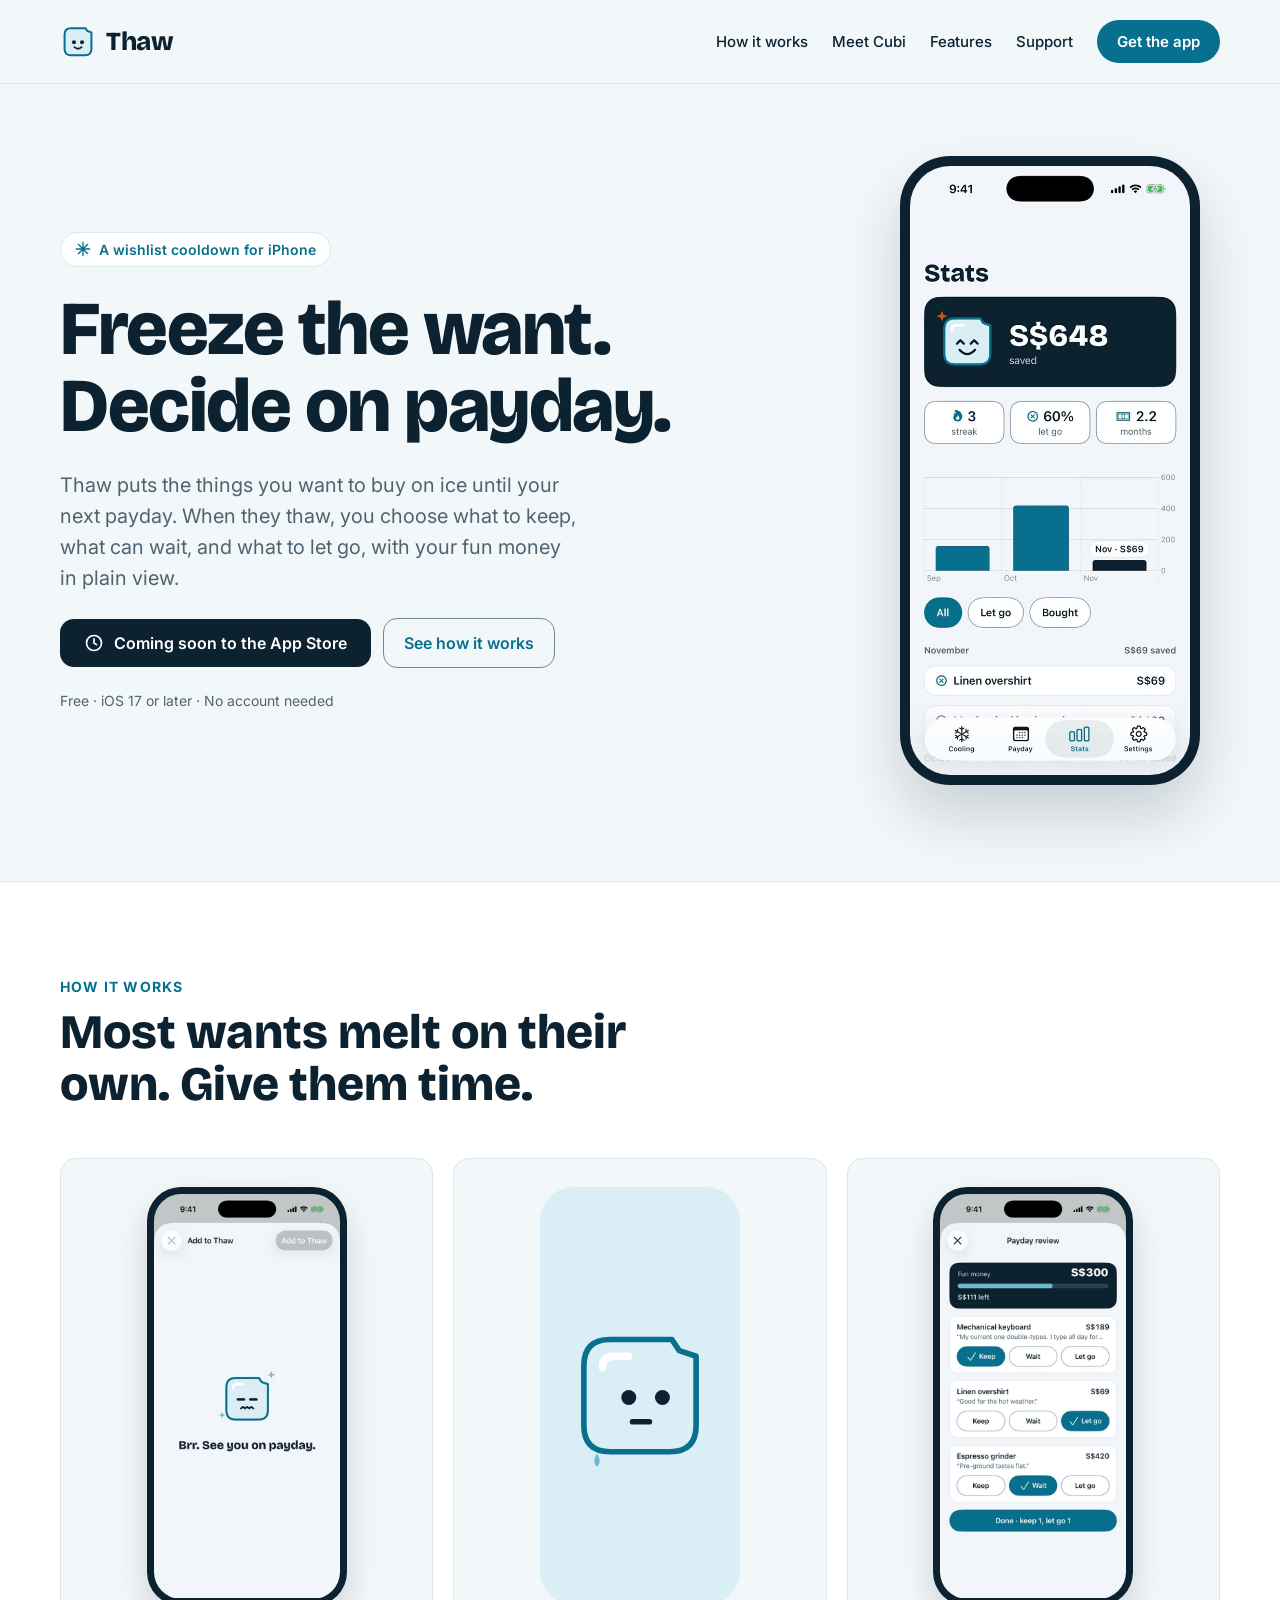
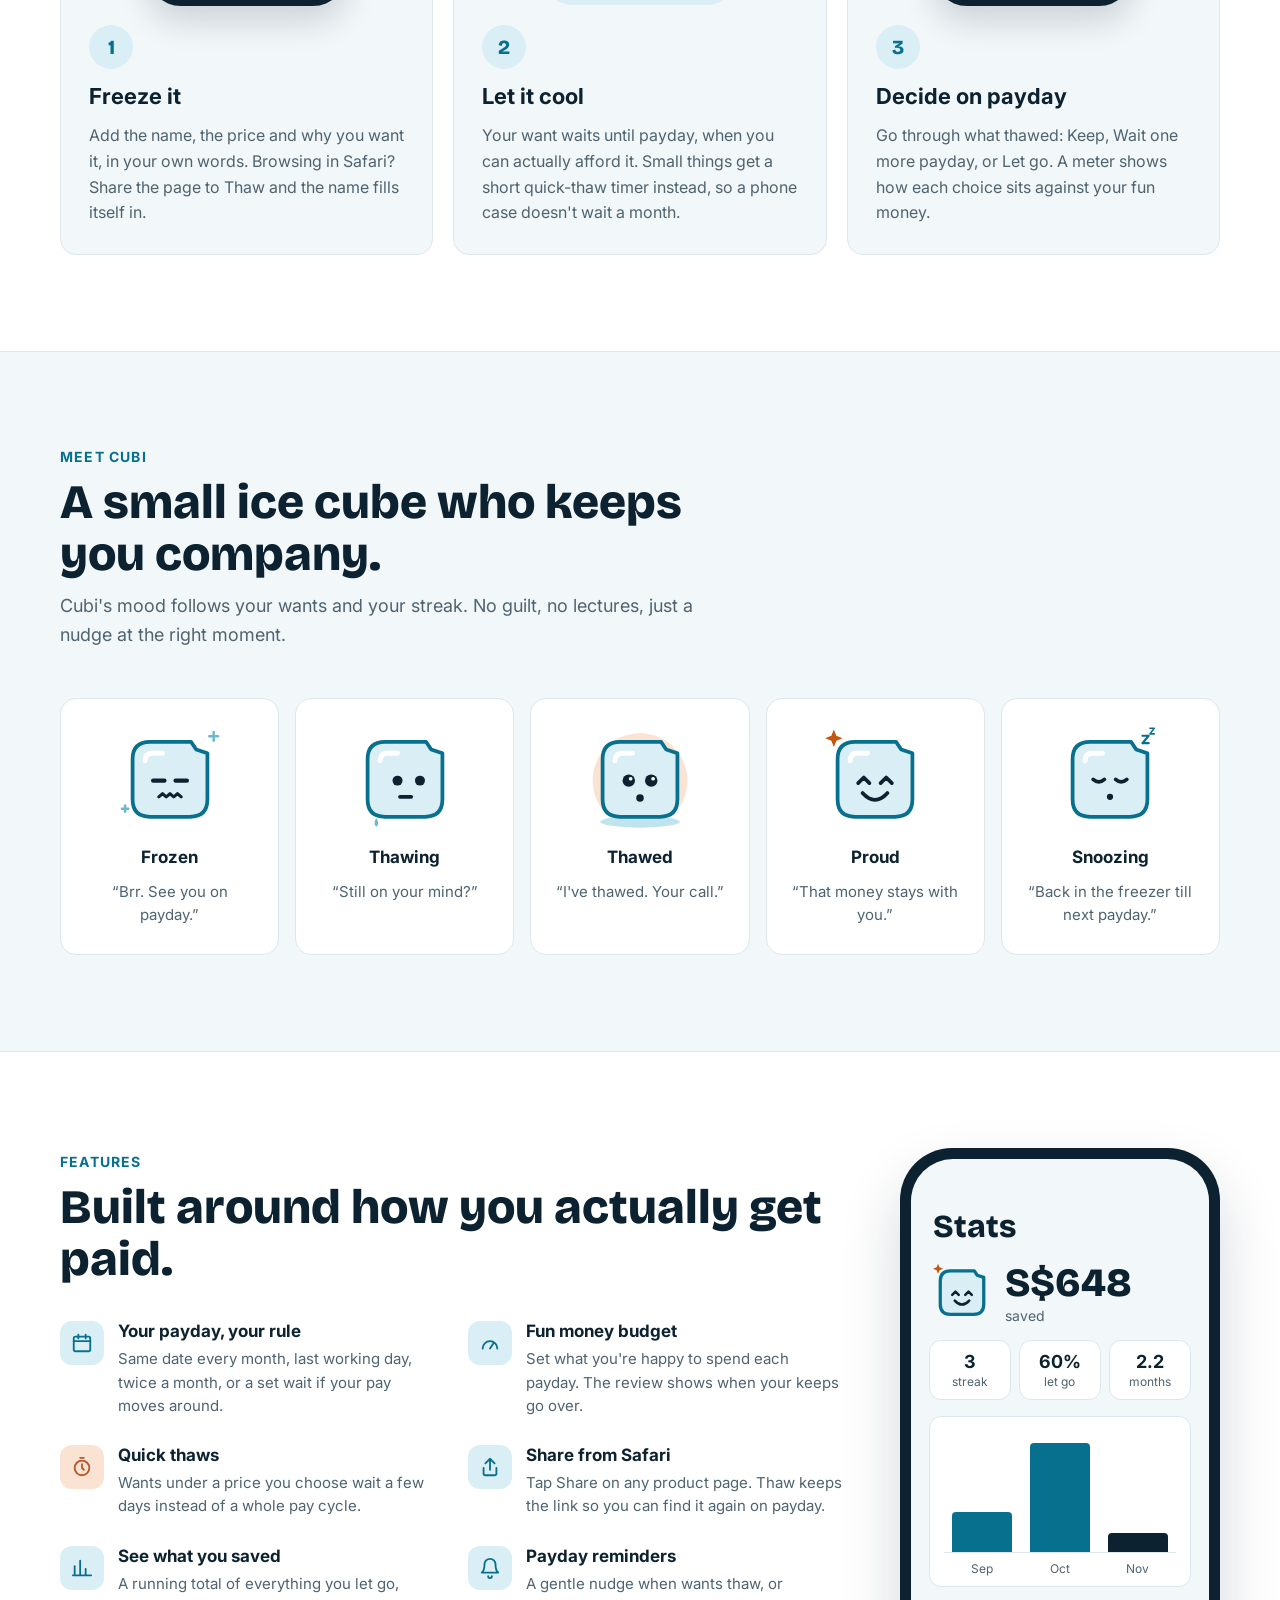
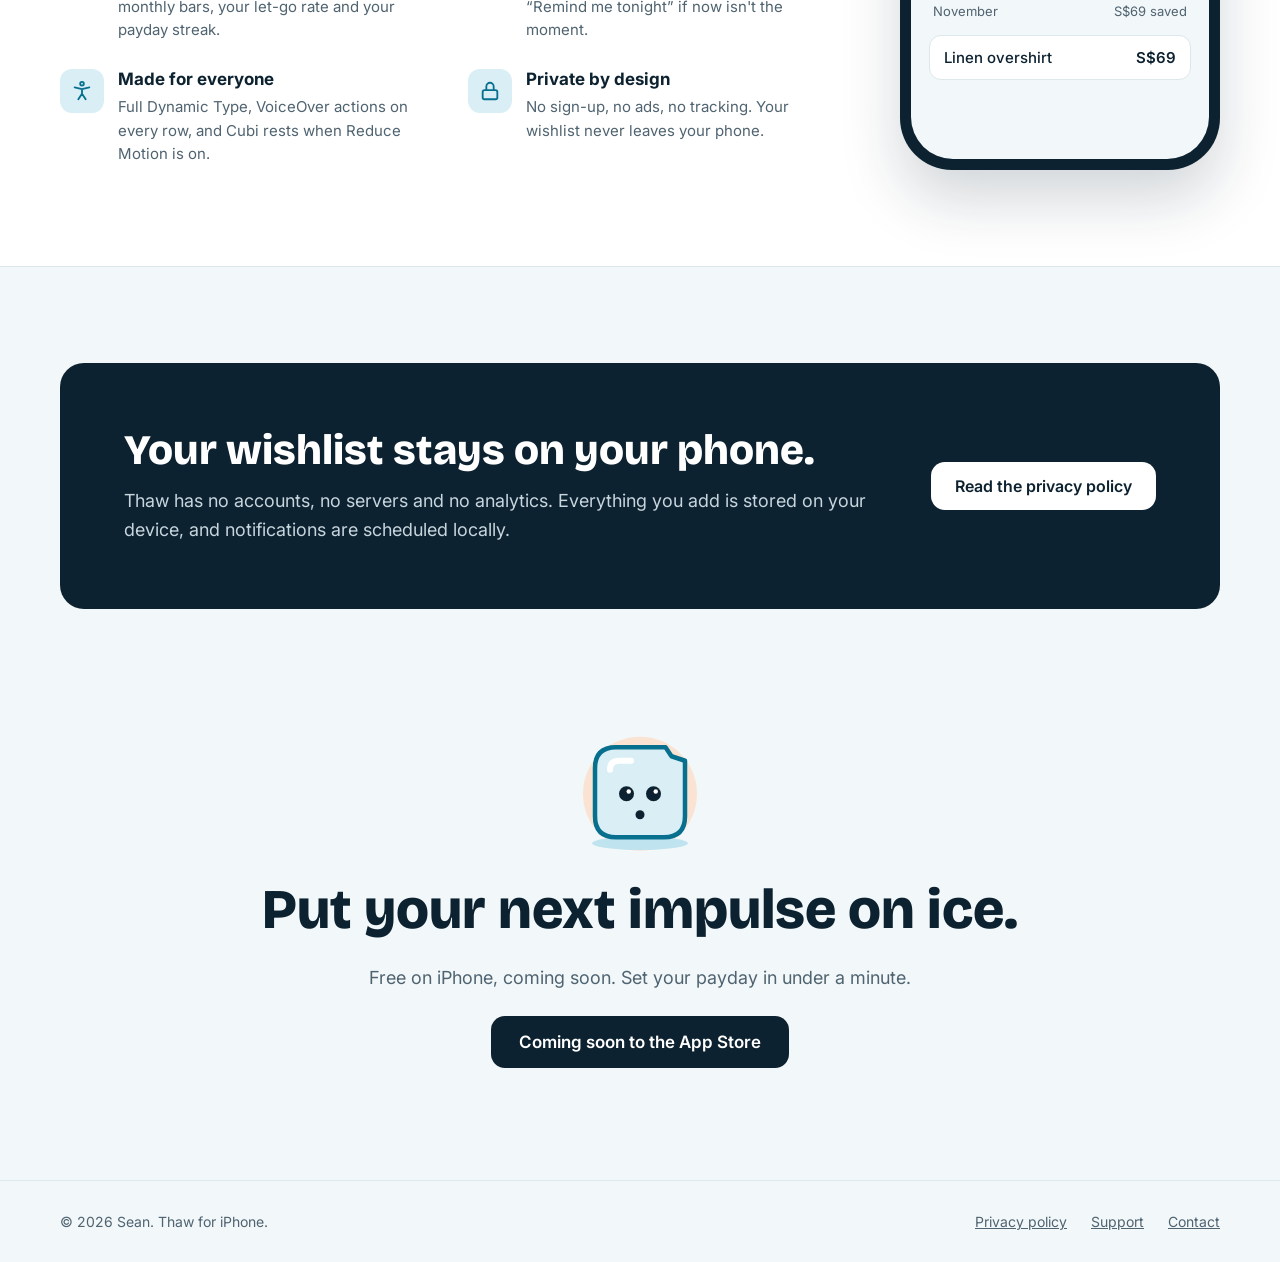
==== site/index.html @ 9d78af26 "[site] Add static showcase site with demo loops and Pages deploy Landing, privacy and support pages " ====
<!doctype html>
<html lang="en">
<head>
<meta charset="utf-8">
<meta name="viewport" content="width=device-width, initial-scale=1">
<title>Thaw — let wants cool until payday</title>
<meta name="description" content="Thaw puts the things you want to buy on ice until your next payday. When they thaw, you choose what to keep, what can wait, and what to let go. A wishlist cooldown for iPhone.">
<meta property="og:type" content="website">
<meta property="og:title" content="Thaw — let wants cool until payday">
<meta property="og:description" content="Thaw puts the things you want to buy on ice until your next payday. When they thaw, you choose what to keep, what can wait, and what to let go. A wishlist cooldown for iPhone.">
<meta name="color-scheme" content="light">
<link rel="icon" href="favicon.svg" type="image/svg+xml">
<link rel="preconnect" href="https://fonts.googleapis.com">
<link href="https://fonts.googleapis.com/css2?family=Bricolage+Grotesque:opsz,wght@12..96,800&amp;family=Inter:wght@400;500;600;700&amp;display=swap" rel="stylesheet">
<link rel="stylesheet" href="styles.css">
</head>
<body>
<a class="skip-link" href="#main">Skip to main content</a>
<header class="site-header">
<nav aria-label="Main" class="nav">
<a class="brand" href="#top">
<svg width="36" height="38" viewBox="0 0 160 170" aria-hidden="true"><path d="M48 24H114L122 36L140 42V116Q140 144 112 144H48Q20 144 20 116V52Q20 24 48 24Z" fill="#D9EEF5" stroke="#08708F" stroke-width="9" stroke-linejoin="round"></path><circle cx="62" cy="86" r="9" fill="#0D2230"></circle><circle cx="98" cy="86" r="9" fill="#0D2230"></circle><path d="M64 108Q80 122 96 108" stroke="#0D2230" stroke-width="8" fill="none" stroke-linecap="round"></path></svg>
<span class="brand-name">Thaw</span>
</a>
<div class="nav-links">
<a class="nav-link" href="#how">How it works</a>
<a class="nav-link" href="#cubi">Meet Cubi</a>
<a class="nav-link" href="#features">Features</a>
<a class="nav-link" href="support.html">Support</a>
<a class="nav-cta" href="#download">Get the app</a>
</div>
</nav>
</header>

<main id="main">

<!-- Hero -->
<section id="top" class="hero">
<div class="wrap hero-inner">
<div class="hero-copy">
<p class="pill">
<svg width="16" height="16" viewBox="0 0 24 24" fill="none" stroke="currentColor" stroke-width="2" stroke-linecap="round" aria-hidden="true"><path d="M12 2v20M2 12h20M5 5l14 14M19 5L5 19"></path></svg>
A wishlist cooldown for iPhone
</p>
<h1 class="display hero-title">Freeze the want.<br>Decide on payday.</h1>
<p class="hero-text">Thaw puts the things you want to buy on ice until your next payday. When they thaw, you choose what to keep, what can wait, and what to let go, with your fun money in plain view.</p>
<div class="hero-actions">
<!-- At launch: replace with Apple's official "Download on the App Store" badge linking to the App Store URL -->
<a class="btn btn-dark" href="#download">
<svg width="20" height="20" viewBox="0 0 24 24" fill="none" stroke="currentColor" stroke-width="2" stroke-linecap="round" stroke-linejoin="round" aria-hidden="true"><circle cx="12" cy="12" r="9"></circle><path d="M12 7v5l3 2"></path></svg>
Coming soon to the App Store
</a>
<a class="btn btn-outline" href="#how">See how it works</a>
</div>
<p class="muted-sm">Free · iOS 17 or later · No account needed</p>
</div>

<!-- Hero phone: Payday review video -->
<div class="hero-phone">
<div class="phone phone--hero">
<div class="phone-screen">
<video class="demo" muted loop playsinline preload="none" poster="media/saved.jpg" aria-label="Screen recording of the Stats tab in Thaw: Cubi smiles over S$648 saved, with a payday streak, monthly savings chart and filters for wants let go or bought."><source src="media/saved.mp4" type="video/mp4"></video>
</div>
</div>
</div>
</div>
</section>

<!-- How it works -->
<section id="how" class="section section-band">
<div class="wrap wrap-col">
<div class="heading-stack heading-stack--narrow">
<p class="eyebrow">How it works</p>
<h2 class="display h-section">Most wants melt on their own. Give them time.</h2>
</div>
<div class="steps">
<div class="step-card">
<div class="step-media"><div class="phone phone--sm"><div class="phone-screen"><video class="demo" muted loop playsinline preload="none" poster="media/freeze.jpg" aria-label="Screen recording of adding a want in Thaw: typing a name, price and reason, then Cubi freezes it until payday."><source src="media/freeze.mp4" type="video/mp4"></video></div></div></div>
<span class="step-num">1</span>
<h3 class="step-title">Freeze it</h3>
<p class="step-text">Add the name, the price and why you want it, in your own words. Browsing in Safari? Share the page to Thaw and the name fills itself in.</p>
</div>
<div class="step-card">
<div class="step-media step-media--cubi"><svg class="cubi" width="150" height="159" viewBox="0 0 160 170" role="img" aria-label="Cubi, thawing"><path d="M48 24H114L122 36L140 42V116Q140 144 112 144H48Q20 144 20 116V52Q20 24 48 24Z" fill="#D9EEF5" stroke="#08708F" stroke-width="6" stroke-linejoin="round"></path><path d="M40 54Q40 42 52 42H68" stroke="#FFFFFF" stroke-width="8" stroke-linecap="round" fill="none"></path><circle cx="68" cy="86" r="8" fill="#0D2230"></circle><circle cx="104" cy="86" r="8" fill="#0D2230"></circle><path d="M72 112H90" stroke="#0D2230" stroke-width="6" stroke-linecap="round"></path><path d="M34 146Q28 156 34 160Q40 156 34 146Z" fill="#6FB7CF"></path></svg></div>
<span class="step-num">2</span>
<h3 class="step-title">Let it cool</h3>
<p class="step-text">Your want waits until payday, when you can actually afford it. Small things get a short quick-thaw timer instead, so a phone case doesn't wait a month.</p>
</div>
<div class="step-card">
<div class="step-media"><div class="phone phone--sm"><div class="phone-screen"><video class="demo" muted loop playsinline preload="none" poster="media/payday.jpg" aria-label="Screen recording of the Payday review in Thaw: three thawed wants are marked Keep, Let go or Wait while the fun-money meter updates."><source src="media/payday.mp4" type="video/mp4"></video></div></div></div>
<span class="step-num">3</span>
<h3 class="step-title">Decide on payday</h3>
<p class="step-text">Go through what thawed: Keep, Wait one more payday, or Let go. A meter shows how each choice sits against your fun money.</p>
</div>
</div>
</div>
</section>

<!-- Meet Cubi -->
<section id="cubi" class="section">
<div class="wrap wrap-col">
<div class="heading-stack heading-stack--narrow">
<p class="eyebrow">Meet Cubi</p>
<h2 class="display h-section">A small ice cube who keeps you company.</h2>
<p class="lead">Cubi's mood follows your wants and your streak. No guilt, no lectures, just a nudge at the right moment.</p>
</div>
<div class="cubi-grid">

<div class="cubi-card">
<svg class="cubi" width="100" height="106" viewBox="0 0 160 170" role="img" aria-label="Cubi, frozen"><path d="M48 24H114L122 36L140 42V116Q140 144 112 144H48Q20 144 20 116V52Q20 24 48 24Z" fill="#D9EEF5" stroke="#08708F" stroke-width="6" stroke-linejoin="round"></path><path d="M40 54Q40 42 52 42H68" stroke="#FFFFFF" stroke-width="8" stroke-linecap="round" fill="none"></path><path d="M53 86H71M89 86H107" stroke="#0D2230" stroke-width="7" stroke-linecap="round"></path><path d="M62 112L68 107L74 112L80 107L86 112L92 107L98 112" stroke="#0D2230" stroke-width="5" fill="none" stroke-linecap="round" stroke-linejoin="round"></path><path d="M150 8V22M143 15H157M8 126V136M3 131H13" stroke="#6FB7CF" stroke-width="4" stroke-linecap="round"></path></svg>
<p class="cubi-name">Frozen</p>
<p class="cubi-quote">“Brr. See you on payday.”</p>
</div>
<div class="cubi-card">
<svg class="cubi" width="100" height="106" viewBox="0 0 160 170" role="img" aria-label="Cubi, thawing"><path d="M48 24H114L122 36L140 42V116Q140 144 112 144H48Q20 144 20 116V52Q20 24 48 24Z" fill="#D9EEF5" stroke="#08708F" stroke-width="6" stroke-linejoin="round"></path><path d="M40 54Q40 42 52 42H68" stroke="#FFFFFF" stroke-width="8" stroke-linecap="round" fill="none"></path><circle cx="68" cy="86" r="8" fill="#0D2230"></circle><circle cx="104" cy="86" r="8" fill="#0D2230"></circle><path d="M72 112H90" stroke="#0D2230" stroke-width="6" stroke-linecap="round"></path><path d="M34 146Q28 156 34 160Q40 156 34 146Z" fill="#6FB7CF"></path></svg>
<p class="cubi-name">Thawing</p>
<p class="cubi-quote">“Still on your mind?”</p>
</div>
<div class="cubi-card">
<svg class="cubi" width="100" height="106" viewBox="0 0 160 170" role="img" aria-label="Cubi, thawed"><circle cx="80" cy="86" r="76" fill="#FBE3D3"></circle><ellipse cx="80" cy="152" rx="64" ry="9" fill="#BFE3EF"></ellipse><path d="M48 24H114L122 36L140 42V116Q140 144 112 144H48Q20 144 20 116V52Q20 24 48 24Z" fill="#D9EEF5" stroke="#08708F" stroke-width="6" stroke-linejoin="round"></path><path d="M40 54Q40 42 52 42H68" stroke="#FFFFFF" stroke-width="8" stroke-linecap="round" fill="none"></path><circle cx="62" cy="86" r="10" fill="#0D2230"></circle><circle cx="98" cy="86" r="10" fill="#0D2230"></circle><circle cx="65" cy="83" r="3" fill="#FFFFFF"></circle><circle cx="101" cy="83" r="3" fill="#FFFFFF"></circle><circle cx="80" cy="114" r="6" fill="#0D2230"></circle></svg>
<p class="cubi-name">Thawed</p>
<p class="cubi-quote">“I've thawed. Your call.”</p>
</div>
<div class="cubi-card">
<svg class="cubi" width="100" height="106" viewBox="0 0 160 170" role="img" aria-label="Cubi, proud"><path d="M48 24H114L122 36L140 42V116Q140 144 112 144H48Q20 144 20 116V52Q20 24 48 24Z" fill="#D9EEF5" stroke="#08708F" stroke-width="6" stroke-linejoin="round"></path><path d="M40 54Q40 42 52 42H68" stroke="#FFFFFF" stroke-width="8" stroke-linecap="round" fill="none"></path><path d="M53 90L62 81L71 90M89 90L98 81L107 90" stroke="#0D2230" stroke-width="6" fill="none" stroke-linecap="round" stroke-linejoin="round"></path><path d="M60 106Q80 128 100 106" stroke="#0D2230" stroke-width="6" fill="none" stroke-linecap="round"></path><path d="M14 4L18 14L28 18L18 22L14 32L10 22L0 18L10 14Z" fill="#C2560F"></path></svg>
<p class="cubi-name">Proud</p>
<p class="cubi-quote">“That money stays with you.”</p>
</div>
<div class="cubi-card">
<svg class="cubi" width="100" height="106" viewBox="0 0 160 170" role="img" aria-label="Cubi, snoozing"><path d="M48 24H114L122 36L140 42V116Q140 144 112 144H48Q20 144 20 116V52Q20 24 48 24Z" fill="#D9EEF5" stroke="#08708F" stroke-width="6" stroke-linejoin="round"></path><path d="M40 54Q40 42 52 42H68" stroke="#FFFFFF" stroke-width="8" stroke-linecap="round" fill="none"></path><path d="M53 84Q62 92 71 84M89 84Q98 92 107 84" stroke="#0D2230" stroke-width="6" fill="none" stroke-linecap="round"></path><circle cx="80" cy="112" r="5" fill="#0D2230"></circle><path d="M132 14H142L132 26H142" stroke="#08708F" stroke-width="3.5" fill="none" stroke-linecap="round" stroke-linejoin="round"></path><path d="M144 2H151L144 11H151" stroke="#08708F" stroke-width="2.5" fill="none" stroke-linecap="round" stroke-linejoin="round"></path></svg>
<p class="cubi-name">Snoozing</p>
<p class="cubi-quote">“Back in the freezer till next payday.”</p>
</div>

</div>
</div>
</section>

<!-- Features -->
<section id="features" class="section section-band">
<div class="wrap features-inner">

<div class="features-copy">
<div class="heading-stack">
<p class="eyebrow">Features</p>
<h2 class="display h-section">Built around how you actually get paid.</h2>
</div>
<div class="features-grid">
<div class="feature">
<span class="feature-icon"><svg width="22" height="22" viewBox="0 0 24 24" fill="none" stroke="#08708F" stroke-width="2" stroke-linecap="round" stroke-linejoin="round" aria-hidden="true"><rect x="3" y="5" width="18" height="16" rx="2"></rect><path d="M3 10h18M8 3v4M16 3v4"></path></svg></span>
<div><h3 class="feature-title">Your payday, your rule</h3><p class="feature-text">Same date every month, last working day, twice a month, or a set wait if your pay moves around.</p></div>
</div>
<div class="feature">
<span class="feature-icon"><svg width="22" height="22" viewBox="0 0 24 24" fill="none" stroke="#08708F" stroke-width="2" stroke-linecap="round" stroke-linejoin="round" aria-hidden="true"><path d="M4 18a8 8 0 1 1 16 0"></path><path d="M12 18l4-6"></path></svg></span>
<div><h3 class="feature-title">Fun money budget</h3><p class="feature-text">Set what you're happy to spend each payday. The review shows when your keeps go over.</p></div>
</div>
<div class="feature">
<span class="feature-icon feature-icon--warm"><svg width="22" height="22" viewBox="0 0 24 24" fill="none" stroke="#B8572A" stroke-width="2" stroke-linecap="round" aria-hidden="true"><circle cx="12" cy="13" r="8"></circle><path d="M12 9v4l2 2M10 2h4"></path></svg></span>
<div><h3 class="feature-title">Quick thaws</h3><p class="feature-text">Wants under a price you choose wait a few days instead of a whole pay cycle.</p></div>
</div>
<div class="feature">
<span class="feature-icon"><svg width="22" height="22" viewBox="0 0 24 24" fill="none" stroke="#08708F" stroke-width="2" stroke-linecap="round" stroke-linejoin="round" aria-hidden="true"><path d="M12 3v12M7 8l5-5 5 5"></path><path d="M5 13v6a2 2 0 0 0 2 2h10a2 2 0 0 0 2-2v-6"></path></svg></span>
<div><h3 class="feature-title">Share from Safari</h3><p class="feature-text">Tap Share on any product page. Thaw keeps the link so you can find it again on payday.</p></div>
</div>
<div class="feature">
<span class="feature-icon"><svg width="22" height="22" viewBox="0 0 24 24" fill="none" stroke="#08708F" stroke-width="2" stroke-linecap="round" stroke-linejoin="round" aria-hidden="true"><path d="M4 20V10M10 20V4M16 20v-7M22 20H2"></path></svg></span>
<div><h3 class="feature-title">See what you saved</h3><p class="feature-text">A running total of everything you let go, monthly bars, your let-go rate and your payday streak.</p></div>
</div>
<div class="feature">
<span class="feature-icon"><svg width="22" height="22" viewBox="0 0 24 24" fill="none" stroke="#08708F" stroke-width="2" stroke-linecap="round" stroke-linejoin="round" aria-hidden="true"><path d="M6 8a6 6 0 0 1 12 0c0 7 3 9 3 9H3s3-2 3-9"></path><path d="M10 21a2 2 0 0 0 4 0"></path></svg></span>
<div><h3 class="feature-title">Payday reminders</h3><p class="feature-text">A gentle nudge when wants thaw, or “Remind me tonight” if now isn't the moment.</p></div>
</div>
<div class="feature">
<span class="feature-icon"><svg width="22" height="22" viewBox="0 0 24 24" fill="none" stroke="#08708F" stroke-width="2" stroke-linecap="round" stroke-linejoin="round" aria-hidden="true"><circle cx="12" cy="4" r="2"></circle><path d="M4 8l8 2 8-2M12 10v5M8 21l4-6 4 6"></path></svg></span>
<div><h3 class="feature-title">Made for everyone</h3><p class="feature-text">Full Dynamic Type, VoiceOver actions on every row, and Cubi rests when Reduce Motion is on.</p></div>
</div>
<div class="feature">
<span class="feature-icon"><svg width="22" height="22" viewBox="0 0 24 24" fill="none" stroke="#08708F" stroke-width="2" stroke-linecap="round" stroke-linejoin="round" aria-hidden="true"><rect x="4" y="11" width="16" height="10" rx="2"></rect><path d="M8 11V7a4 4 0 0 1 8 0v4"></path></svg></span>
<div><h3 class="feature-title">Private by design</h3><p class="feature-text">No sign-up, no ads, no tracking. Your wishlist never leaves your phone.</p></div>
</div>
</div>
</div>

<!-- Stats phone (static mockup) -->
<div class="features-phone">
<div class="phone">
<div class="app-screen">
<h2 class="display app-title">Stats</h2>
<div class="saved-head">
<svg class="cubi" width="58" height="62" viewBox="0 0 160 170" role="img" aria-label="Cubi, proud"><path d="M48 24H114L122 36L140 42V116Q140 144 112 144H48Q20 144 20 116V52Q20 24 48 24Z" fill="#D9EEF5" stroke="#08708F" stroke-width="9" stroke-linejoin="round"></path><path d="M53 90L62 81L71 90M89 90L98 81L107 90" stroke="#0D2230" stroke-width="7" fill="none" stroke-linecap="round" stroke-linejoin="round"></path><path d="M60 106Q80 128 100 106" stroke="#0D2230" stroke-width="7" fill="none" stroke-linecap="round"></path><path d="M14 4L18 14L28 18L18 22L14 32L10 22L0 18L10 14Z" fill="#C2560F"></path></svg>
<div><p class="big-number">S$648</p><p class="muted-sm" style="margin-top: 4px">saved</p></div>
</div>
<div class="stat-grid">
<div class="stat-tile"><p class="stat-value">3</p><p class="stat-label">streak</p></div>
<div class="stat-tile"><p class="stat-value">60%</p><p class="stat-label">let go</p></div>
<div class="stat-tile"><p class="stat-value">2.2</p><p class="stat-label">months</p></div>
</div>
<div class="chart-card">
<div class="chart-bars">
<div class="bar" style="height: 34%"></div>
<div class="bar" style="height: 92%"></div>
<div class="bar bar--dark" style="height: 16%"></div>
</div>
<div class="chart-labels"><span>Sep</span><span>Oct</span><span>Nov</span></div>
</div>
<div class="sub-row"><span>November</span><span>S$69 saved</span></div>
<div class="row-card"><span class="row-name">Linen overshirt</span><span class="row-price">S$69</span></div>
</div>
</div>
</div>

</div>
</section>

<!-- Privacy band -->
<section class="section">
<div class="band-dark">
<div class="band-copy">
<h2 class="display band-title">Your wishlist stays on your phone.</h2>
<p class="band-text">Thaw has no accounts, no servers and no analytics. Everything you add is stored on your device, and notifications are scheduled locally.</p>
</div>
<a class="btn btn-light" href="privacy.html">Read the privacy policy</a>
</div>
</section>

<!-- Download CTA -->
<section id="download" class="download">
<div class="download-inner">
<svg class="cubi" width="120" height="128" viewBox="0 0 160 170" role="img" aria-label="Cubi, thawed"><circle cx="80" cy="86" r="76" fill="#FBE3D3"></circle><ellipse cx="80" cy="152" rx="64" ry="9" fill="#BFE3EF"></ellipse><path d="M48 24H114L122 36L140 42V116Q140 144 112 144H48Q20 144 20 116V52Q20 24 48 24Z" fill="#D9EEF5" stroke="#08708F" stroke-width="6" stroke-linejoin="round"></path><path d="M40 54Q40 42 52 42H68" stroke="#FFFFFF" stroke-width="8" stroke-linecap="round" fill="none"></path><circle cx="62" cy="86" r="10" fill="#0D2230"></circle><circle cx="98" cy="86" r="10" fill="#0D2230"></circle><circle cx="65" cy="83" r="3" fill="#FFFFFF"></circle><circle cx="101" cy="83" r="3" fill="#FFFFFF"></circle><circle cx="80" cy="114" r="6" fill="#0D2230"></circle></svg>
<h2 class="display download-title">Put your next impulse on ice.</h2>
<p class="lead">Free on iPhone, coming soon. Set your payday in under a minute.</p>
<!-- At launch: replace with Apple's official "Download on the App Store" badge linking to the App Store URL -->
<p class="btn btn-dark btn-dark--lg btn-static">Coming soon to the App Store</p>
</div>
</section>

</main>

<footer class="site-footer">
<div class="footer-inner">
<p>© 2026 Sean. Thaw for iPhone.</p>
<div class="footer-links">
<a class="foot-link" href="privacy.html">Privacy policy</a>
<a class="foot-link" href="support.html">Support</a>
<a class="foot-link" href="mailto:tseensean@gmail.com">Contact</a>
</div>
</div>
</footer>
<script src="main.js" defer></script>
</body>
</html>
---- site/styles.css ----
:root {
  --bg: #F2F7F9;
  --surface: #FFFFFF;
  --border: #DDE7EC;
  --control-border: #72889A;
  --ink: #0D2230;
  --ink-2: #4F6370;
  --accent: #08708F;
  --frost: #D9EEF5;
  --glow: #FBE3D3;
  --timer: #B8572A;
  --label-on-dark: #C7D5DD;
  --font-display: 'Bricolage Grotesque', sans-serif;
  color-scheme: light;
}

*, *::before, *::after { box-sizing: border-box; }
html { color-scheme: light; }
body { margin: 0; background: var(--bg); font-family: Inter, system-ui, sans-serif; color: var(--ink); min-height: 100vh; }
img, svg, video { max-width: 100%; }
a:where(:not([class])) { color: var(--accent); }
a:where(:not([class])):hover { color: var(--ink); }
:focus-visible { outline: 2px solid var(--accent); outline-offset: 2px; }

.skip-link { position: absolute; left: 16px; top: -100px; z-index: 10; background: var(--ink); color: #FFFFFF; padding: 12px 20px; border-radius: 14px; font-weight: 600; text-decoration: none; }
.skip-link:focus { top: 16px; }

/* Layout */
.wrap { max-width: 1160px; margin: 0 auto; }
.wrap-col { display: flex; flex-direction: column; gap: 48px; }
.section { padding: 96px 24px; }
.section-band { background: var(--surface); border-top: 1px solid var(--border); border-bottom: 1px solid var(--border); }
.heading-stack { display: flex; flex-direction: column; gap: 12px; }
.heading-stack--narrow { max-width: 640px; }

/* Header and nav */
.site-header { padding: 20px 24px; border-bottom: 1px solid var(--border); background: var(--bg); }
.nav { max-width: 1160px; margin: 0 auto; display: flex; flex-wrap: wrap; align-items: center; justify-content: space-between; gap: 16px; }
.brand { display: flex; align-items: center; gap: 10px; text-decoration: none; color: var(--ink); }
.brand-name { font-family: var(--font-display); font-weight: 800; font-size: 26px; letter-spacing: -0.5px; }
.nav-links { display: flex; flex-wrap: wrap; align-items: center; gap: 8px 24px; font-size: 15px; font-weight: 500; }
.nav-link { color: var(--ink); text-decoration: none; padding: 12px 0; }
.nav-link:hover { color: var(--accent); }
.nav-cta { background: var(--accent); color: #FFFFFF; text-decoration: none; padding: 12px 20px; border-radius: 22px; font-weight: 600; }
.nav-cta:hover { color: #FFFFFF; background: var(--ink); }

/* Type */
.eyebrow { margin: 0; font-size: 14px; font-weight: 700; letter-spacing: 1.2px; text-transform: uppercase; color: var(--accent); }
.display { font-family: var(--font-display); font-weight: 800; margin: 0; }
.h-section { font-size: clamp(32px, 4vw, 48px); line-height: 1.08; }
.h-page { font-size: clamp(38px, 5vw, 56px); line-height: 1.05; }
.lead { margin: 0; font-size: 18px; line-height: 1.6; color: var(--ink-2); }
.muted-sm { margin: 0; font-size: 14px; color: var(--ink-2); }

/* Buttons */
.btn { display: inline-flex; align-items: center; gap: 10px; text-decoration: none; border-radius: 14px; font-weight: 600; min-height: 44px; }
.btn-dark { background: var(--ink); color: #FFFFFF; padding: 14px 24px; font-size: 16px; }
.btn-dark:hover { color: #FFFFFF; background: var(--accent); }
.btn-dark--lg { padding: 16px 28px; font-size: 17px; }
.btn-outline { padding: 14px 20px; font-size: 16px; color: var(--accent); border: 1px solid var(--control-border); }
.btn-outline:hover { color: var(--ink); }
.btn-light { padding: 14px 24px; background: #FFFFFF; color: var(--ink); }
.btn-light:hover { color: var(--accent); }

/* Hero */
.hero { padding: 72px 24px 96px; }
.hero-inner { display: flex; flex-wrap: wrap; align-items: center; gap: 56px; }
.hero-copy { flex: 1 1 440px; min-width: 0; display: flex; flex-direction: column; gap: 24px; }
.hero-title { font-size: clamp(36px, 6vw, 76px); line-height: 1.02; letter-spacing: -1.5px; overflow-wrap: break-word; }
.hero-text { margin: 0; font-size: 20px; line-height: 1.55; color: var(--ink-2); max-width: 520px; }
.hero-actions { display: flex; flex-wrap: wrap; gap: 12px; align-items: center; }
.pill { margin: 0; display: inline-flex; align-self: flex-start; align-items: center; gap: 8px; background: var(--surface); border: 1px solid var(--border); border-radius: 22px; padding: 8px 14px; font-size: 14px; font-weight: 600; color: var(--accent); }
.hero-phone { flex: 0 1 340px; display: flex; justify-content: center; margin: 0 auto; max-width: 100%; }

/* Phone frames */
.phone { width: 320px; max-width: 100%; background: var(--ink); border-radius: 52px; padding: 11px; box-shadow: 0 30px 60px rgba(13, 34, 48, 0.18); }
.phone--hero { width: 300px; padding: 10px; border-radius: 50px; }
.phone--sm { width: 200px; padding: 7px; border-radius: 34px; box-shadow: 0 16px 32px rgba(13, 34, 48, 0.16); }
.phone-screen { aspect-ratio: 1206 / 2622; border-radius: 40px; overflow: hidden; background: var(--bg); }
.phone--sm .phone-screen { border-radius: 27px; }
video.demo { width: 100%; height: 100%; object-fit: cover; display: block; }
.app-screen { background: var(--bg); border-radius: 42px; padding: 40px 18px 24px; display: flex; flex-direction: column; gap: 16px; min-height: 600px; }
.app-title { font-size: 32px; margin: 8px 4px 0; }

/* How it works */
.steps { display: grid; grid-template-columns: repeat(auto-fit, minmax(min(100%, 280px), 1fr)); gap: 20px; align-items: stretch; }
.step-card { background: var(--bg); border: 1px solid var(--border); border-radius: 16px; padding: 28px; display: flex; flex-direction: column; gap: 14px; }
.step-media { height: 418px; display: flex; align-items: center; justify-content: center; margin-bottom: 6px; }
.step-media--cubi { width: 200px; max-width: 100%; margin: 0 auto 6px; background: var(--frost); border-radius: 34px; }
.step-num { width: 44px; height: 44px; border-radius: 22px; background: var(--frost); color: var(--accent); display: flex; align-items: center; justify-content: center; font-family: var(--font-display); font-weight: 800; font-size: 20px; }
.step-title { margin: 0; font-size: 22px; font-weight: 700; }
.step-text { margin: 0; font-size: 16px; line-height: 1.6; color: var(--ink-2); }

/* Cubi gallery */
.cubi-grid { display: grid; grid-template-columns: repeat(auto-fit, minmax(min(100%, 190px), 1fr)); gap: 16px; }
.cubi-card { background: var(--surface); border: 1px solid var(--border); border-radius: 16px; padding: 28px 20px; display: flex; flex-direction: column; align-items: center; gap: 14px; text-align: center; }
.cubi-name { margin: 0; font-weight: 700; font-size: 17px; }
.cubi-quote { margin: 0; font-size: 15px; color: var(--ink-2); line-height: 1.5; }
.cubi { overflow: visible; }

/* Features */
.features-inner { display: flex; flex-wrap: wrap; gap: 56px; align-items: center; }
.features-copy { flex: 999 1 560px; min-width: 0; display: flex; flex-direction: column; gap: 36px; }
.features-grid { display: grid; grid-template-columns: repeat(auto-fit, minmax(min(100%, 240px), 1fr)); gap: 28px 32px; }
.feature { display: flex; gap: 14px; }
.feature-icon { flex: 0 0 44px; height: 44px; border-radius: 12px; background: var(--frost); display: flex; align-items: center; justify-content: center; }
.feature-icon--warm { background: var(--glow); }
.feature-title { margin: 0 0 6px; font-size: 17px; font-weight: 700; }
.feature-text { margin: 0; font-size: 15px; line-height: 1.55; color: var(--ink-2); }
.features-phone { flex: 1 1 320px; display: flex; justify-content: center; }

/* Mock app UI */
.row-card { background: var(--surface); border: 1px solid var(--border); border-radius: 12px; padding: 12px 14px; display: flex; justify-content: space-between; font-size: 15px; }
.row-name { font-weight: 500; }
.row-price { font-weight: 600; }
.stat-grid { display: grid; grid-template-columns: repeat(3, minmax(0, 1fr)); gap: 8px; }
.stat-tile { background: var(--surface); border: 1px solid var(--border); border-radius: 12px; padding: 10px 6px; text-align: center; }
.stat-value { margin: 0; font-weight: 700; font-size: 18px; }
.stat-label { margin: 2px 0 0; font-size: 12px; color: var(--ink-2); }
.chart-card { background: var(--surface); border: 1px solid var(--border); border-radius: 12px; padding: 16px 14px 10px; display: flex; flex-direction: column; gap: 8px; }
.chart-bars { height: 120px; display: flex; align-items: flex-end; gap: 18px; border-bottom: 1px solid var(--border); padding: 0 8px; }
.bar { flex: 1; background: var(--accent); border-radius: 4px 4px 0 0; }
.bar--dark { background: var(--ink); }
.chart-labels { display: flex; gap: 18px; padding: 0 8px; font-size: 12px; color: var(--ink-2); }
.chart-labels span { flex: 1; text-align: center; }
.sub-row { display: flex; justify-content: space-between; font-size: 13px; color: var(--ink-2); padding: 0 4px; }
.big-number { margin: 0; font-family: var(--font-display); font-weight: 800; font-size: 40px; line-height: 1; }
.saved-head { display: flex; align-items: center; gap: 14px; padding: 0 4px; }

/* Privacy band */
.band-dark { max-width: 1160px; margin: 0 auto; background: var(--ink); border-radius: 24px; padding: clamp(32px, 5vw, 64px); display: flex; flex-wrap: wrap; gap: 32px; align-items: center; justify-content: space-between; }
.band-copy { flex: 1 1 420px; min-width: 0; display: flex; flex-direction: column; gap: 14px; }
.band-title { font-size: clamp(28px, 3.5vw, 42px); line-height: 1.1; color: #FFFFFF; }
.band-text { margin: 0; font-size: 18px; line-height: 1.6; color: var(--label-on-dark); }

/* Download */
.download { padding: 24px 24px 112px; }
.download-inner { max-width: 760px; margin: 0 auto; display: flex; flex-direction: column; align-items: center; gap: 24px; text-align: center; }
.download-title { font-size: clamp(34px, 5vw, 56px); line-height: 1.05; }

/* Footer */
.site-footer { padding: 32px 24px; border-top: 1px solid var(--border); }
.footer-inner { max-width: 1160px; margin: 0 auto; display: flex; flex-wrap: wrap; justify-content: space-between; gap: 16px; font-size: 14px; color: var(--ink-2); }
.footer-inner p { margin: 0; }
.footer-links { display: flex; flex-wrap: wrap; gap: 24px; }
.foot-link { color: var(--ink-2); }
.foot-link:hover { color: var(--ink); }

/* Content pages */
.page-main { padding: 72px 24px 112px; }
.prose { max-width: 720px; margin: 0 auto; display: flex; flex-direction: column; gap: 32px; }
.prose--wide { max-width: 760px; gap: 40px; }
.callout { background: var(--surface); border: 1px solid var(--border); border-radius: 16px; padding: 24px; display: flex; gap: 16px; align-items: flex-start; }
.callout svg { flex: 0 0 24px; margin-top: 2px; }
.callout p { margin: 0; font-size: 17px; line-height: 1.6; }
.doc-section { display: flex; flex-direction: column; gap: 12px; }
.doc-h2 { margin: 0; font-size: 22px; font-weight: 700; }
.doc-text { margin: 0; font-size: 16px; line-height: 1.7; color: var(--ink-2); }
.doc-list { margin: 0; padding-left: 22px; font-size: 16px; line-height: 1.8; color: var(--ink-2); }
.updated { margin: 0; font-size: 15px; color: var(--ink-2); }
.page-head { display: flex; flex-direction: column; gap: 12px; }
.support-head { display: flex; flex-wrap: wrap; align-items: center; gap: 24px; }
.support-head-copy { flex: 1 1 320px; min-width: 0; display: flex; flex-direction: column; gap: 10px; }
.support-head svg { flex: 0 0 auto; }
.email-card { display: flex; align-items: center; gap: 14px; background: var(--ink); color: #FFFFFF; text-decoration: none; border-radius: 16px; padding: 20px 24px; min-height: 44px; }
.email-card:hover { color: #FFFFFF; background: #17384b; }
.email-card-text { display: flex; flex-direction: column; gap: 2px; min-width: 0; overflow-wrap: anywhere; }
.email-card-title { font-weight: 600; font-size: 17px; }
.email-card-addr { font-size: 15px; color: var(--label-on-dark); }
.faq { display: flex; flex-direction: column; gap: 12px; }
.faq-title { margin: 0 0 4px; font-size: 24px; font-weight: 700; }
.faq details { background: var(--surface); border: 1px solid var(--border); border-radius: 14px; padding: 18px 20px; }
.faq summary { cursor: pointer; font-weight: 600; font-size: 17px; min-height: 24px; }
.faq details p { margin: 12px 0 0; font-size: 16px; line-height: 1.7; color: var(--ink-2); }

@media (max-width: 480px) {
  .section { padding-top: 64px; padding-bottom: 64px; }
  .hero { padding-top: 48px; padding-bottom: 64px; }
  .step-card { padding: 20px; }
}

/* Non-link button shape for "Coming soon" until the App Store link exists */
.btn-static { margin: 0; cursor: default; }
.btn-static:hover { background: var(--ink); }
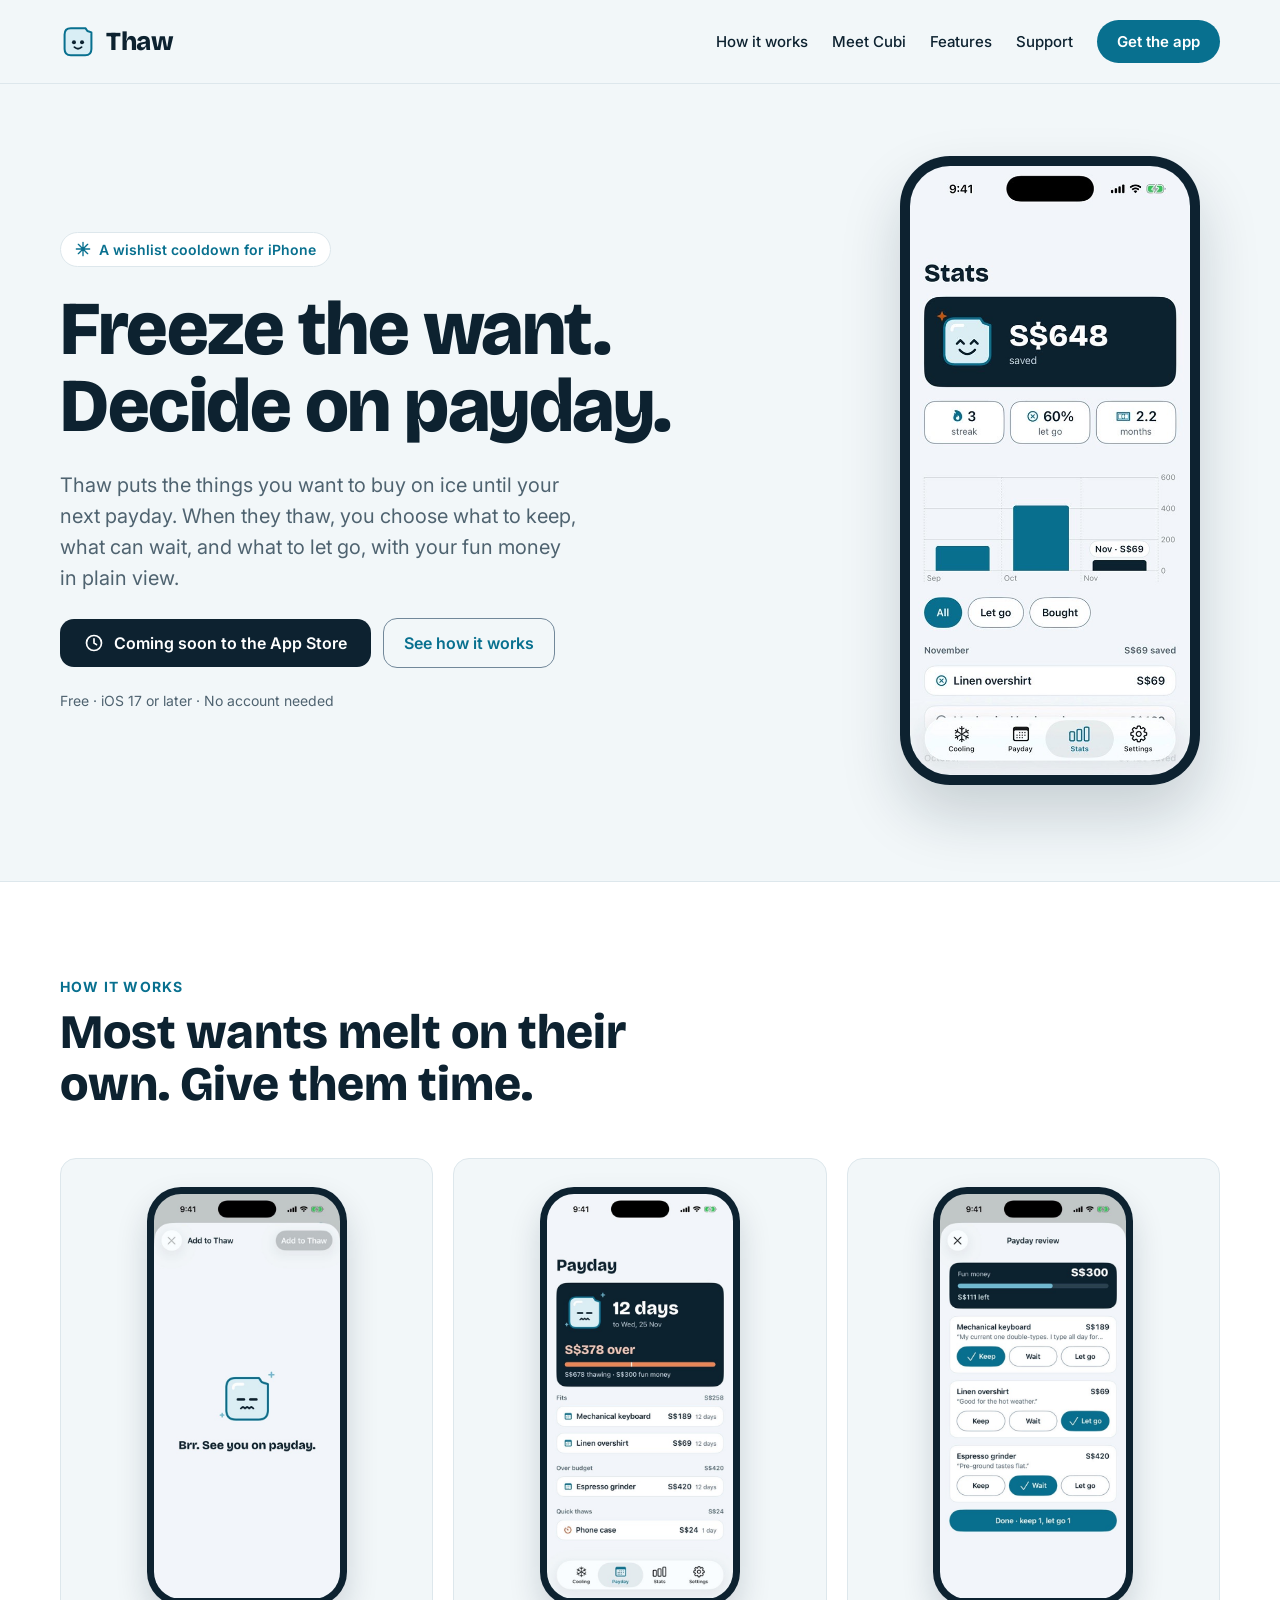
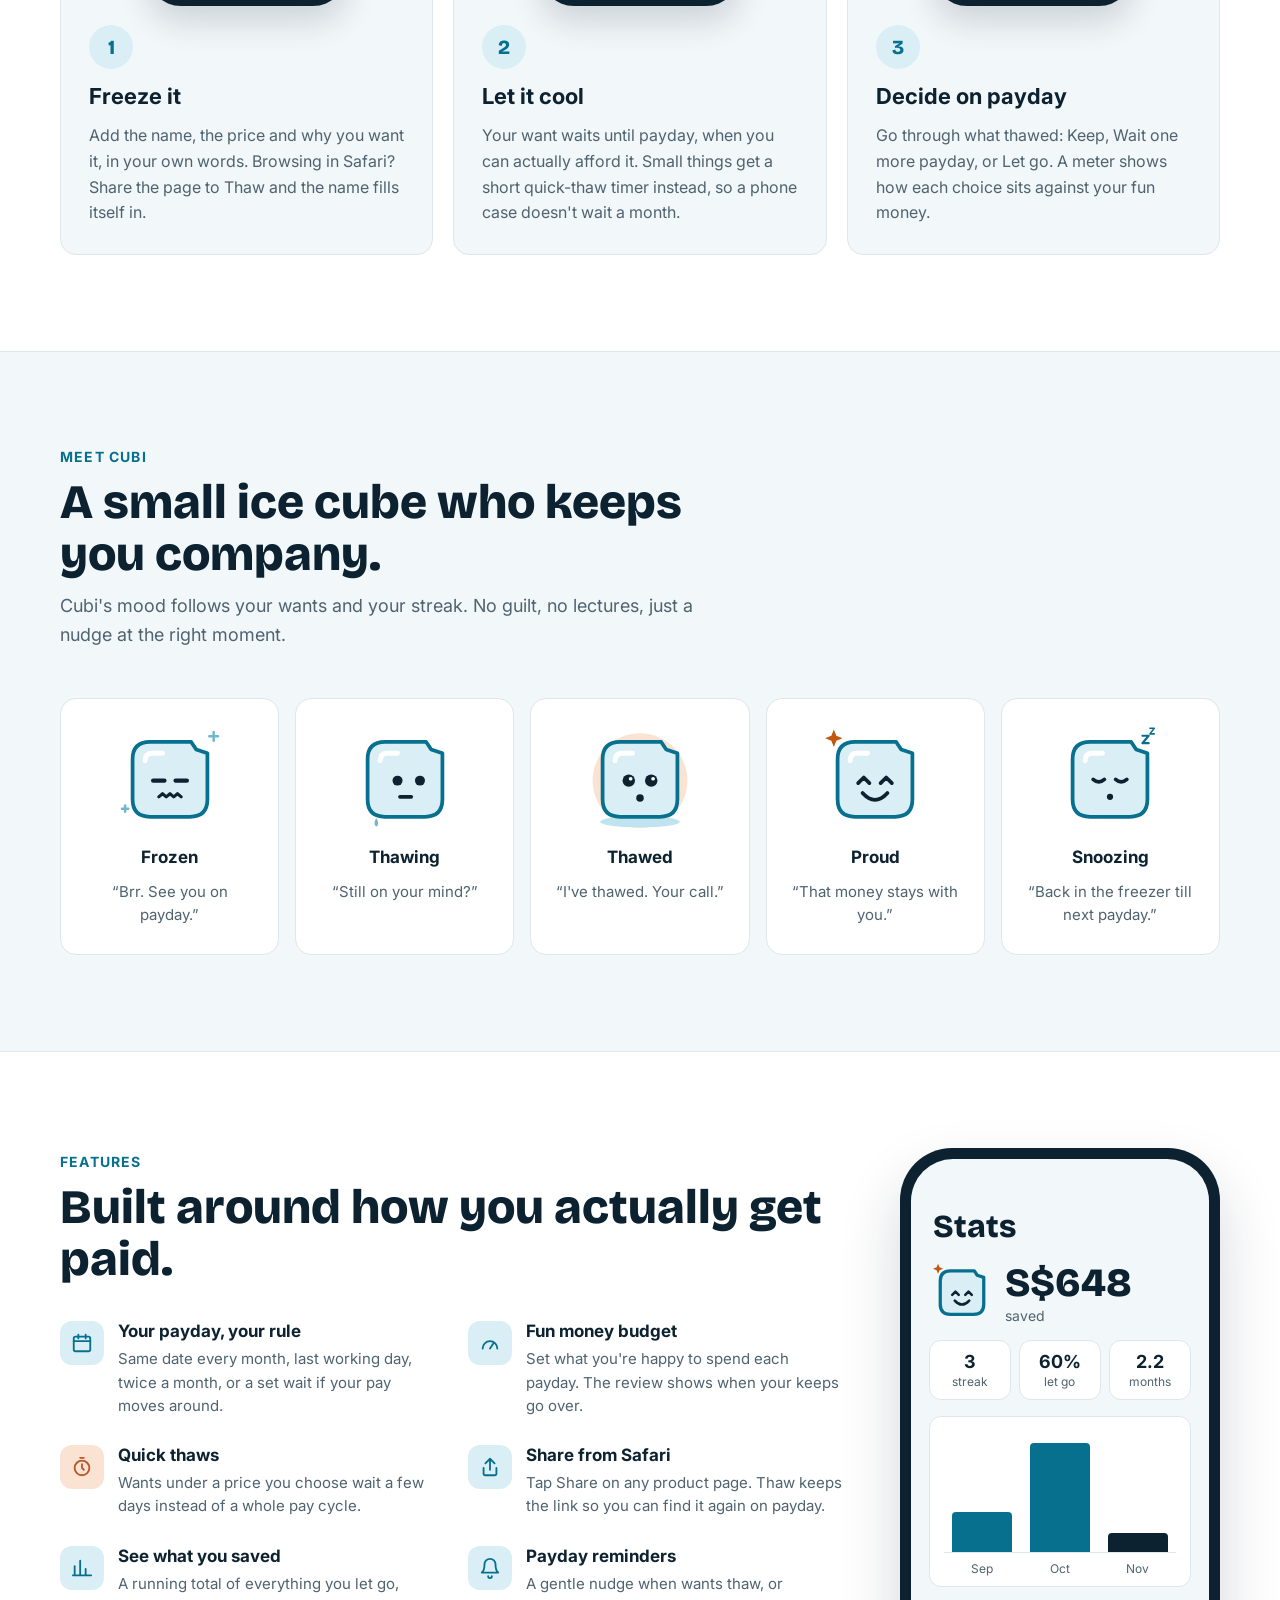
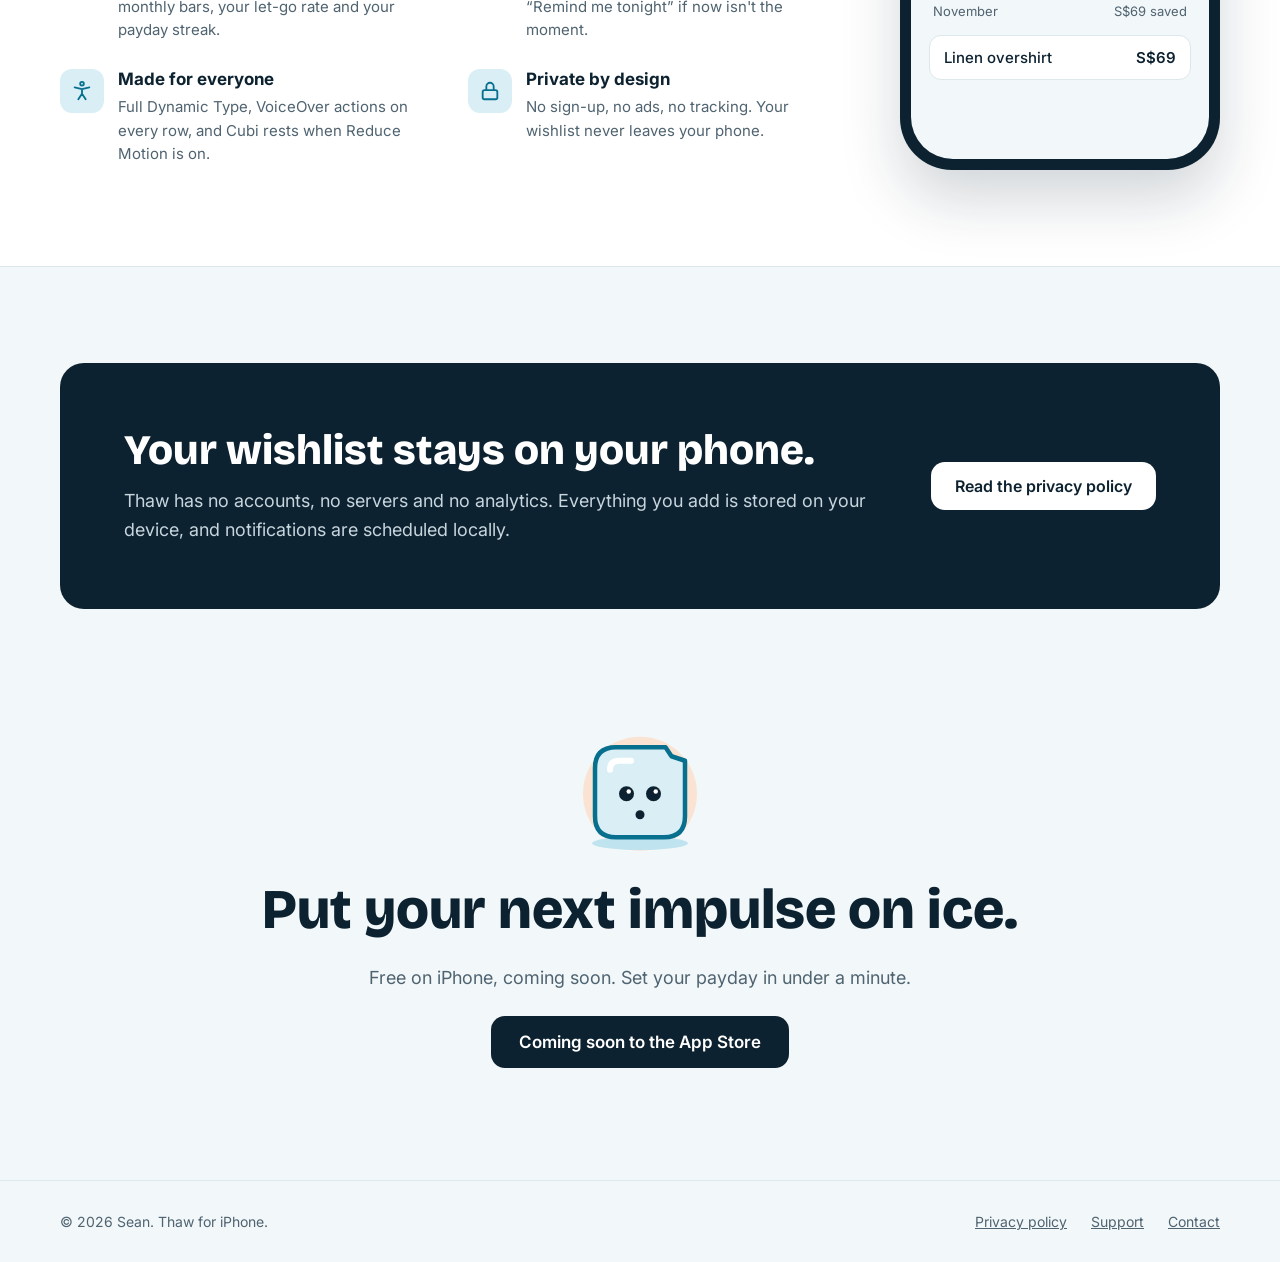
==== commit 7eca06d4: "[site] Phone frame for "Let it cool" and sharper demo loops Card 2 showed a bare Cubi drawing while " ====
--- a/site/index.html
+++ b/site/index.html
@@ -81,7 +81,7 @@
 <p class="step-text">Add the name, the price and why you want it, in your own words. Browsing in Safari? Share the page to Thaw and the name fills itself in.</p>
 </div>
 <div class="step-card">
-<div class="step-media step-media--cubi"><svg class="cubi" width="150" height="159" viewBox="0 0 160 170" role="img" aria-label="Cubi, thawing"><path d="M48 24H114L122 36L140 42V116Q140 144 112 144H48Q20 144 20 116V52Q20 24 48 24Z" fill="#D9EEF5" stroke="#08708F" stroke-width="6" stroke-linejoin="round"></path><path d="M40 54Q40 42 52 42H68" stroke="#FFFFFF" stroke-width="8" stroke-linecap="round" fill="none"></path><circle cx="68" cy="86" r="8" fill="#0D2230"></circle><circle cx="104" cy="86" r="8" fill="#0D2230"></circle><path d="M72 112H90" stroke="#0D2230" stroke-width="6" stroke-linecap="round"></path><path d="M34 146Q28 156 34 160Q40 156 34 146Z" fill="#6FB7CF"></path></svg></div>
+<div class="step-media"><div class="phone phone--sm"><div class="phone-screen"><video class="demo" muted loop playsinline preload="none" poster="media/cool.jpg" aria-label="Screen recording of the Payday tab in Thaw before payday: frozen Cubi counts down 12 days to Wed, 25 Nov, wants wait in Fits and Over budget, and a phone case sits on a 1-day quick thaw."><source src="media/cool.mp4" type="video/mp4"></video></div></div></div>
 <span class="step-num">2</span>
 <h3 class="step-title">Let it cool</h3>
 <p class="step-text">Your want waits until payday, when you can actually afford it. Small things get a short quick-thaw timer instead, so a phone case doesn't wait a month.</p>
--- a/site/styles.css
+++ b/site/styles.css
@@ -86,7 +86,6 @@
 .steps { display: grid; grid-template-columns: repeat(auto-fit, minmax(min(100%, 280px), 1fr)); gap: 20px; align-items: stretch; }
 .step-card { background: var(--bg); border: 1px solid var(--border); border-radius: 16px; padding: 28px; display: flex; flex-direction: column; gap: 14px; }
 .step-media { height: 418px; display: flex; align-items: center; justify-content: center; margin-bottom: 6px; }
-.step-media--cubi { width: 200px; max-width: 100%; margin: 0 auto 6px; background: var(--frost); border-radius: 34px; }
 .step-num { width: 44px; height: 44px; border-radius: 22px; background: var(--frost); color: var(--accent); display: flex; align-items: center; justify-content: center; font-family: var(--font-display); font-weight: 800; font-size: 20px; }
 .step-title { margin: 0; font-size: 22px; font-weight: 700; }
 .step-text { margin: 0; font-size: 16px; line-height: 1.6; color: var(--ink-2); }
